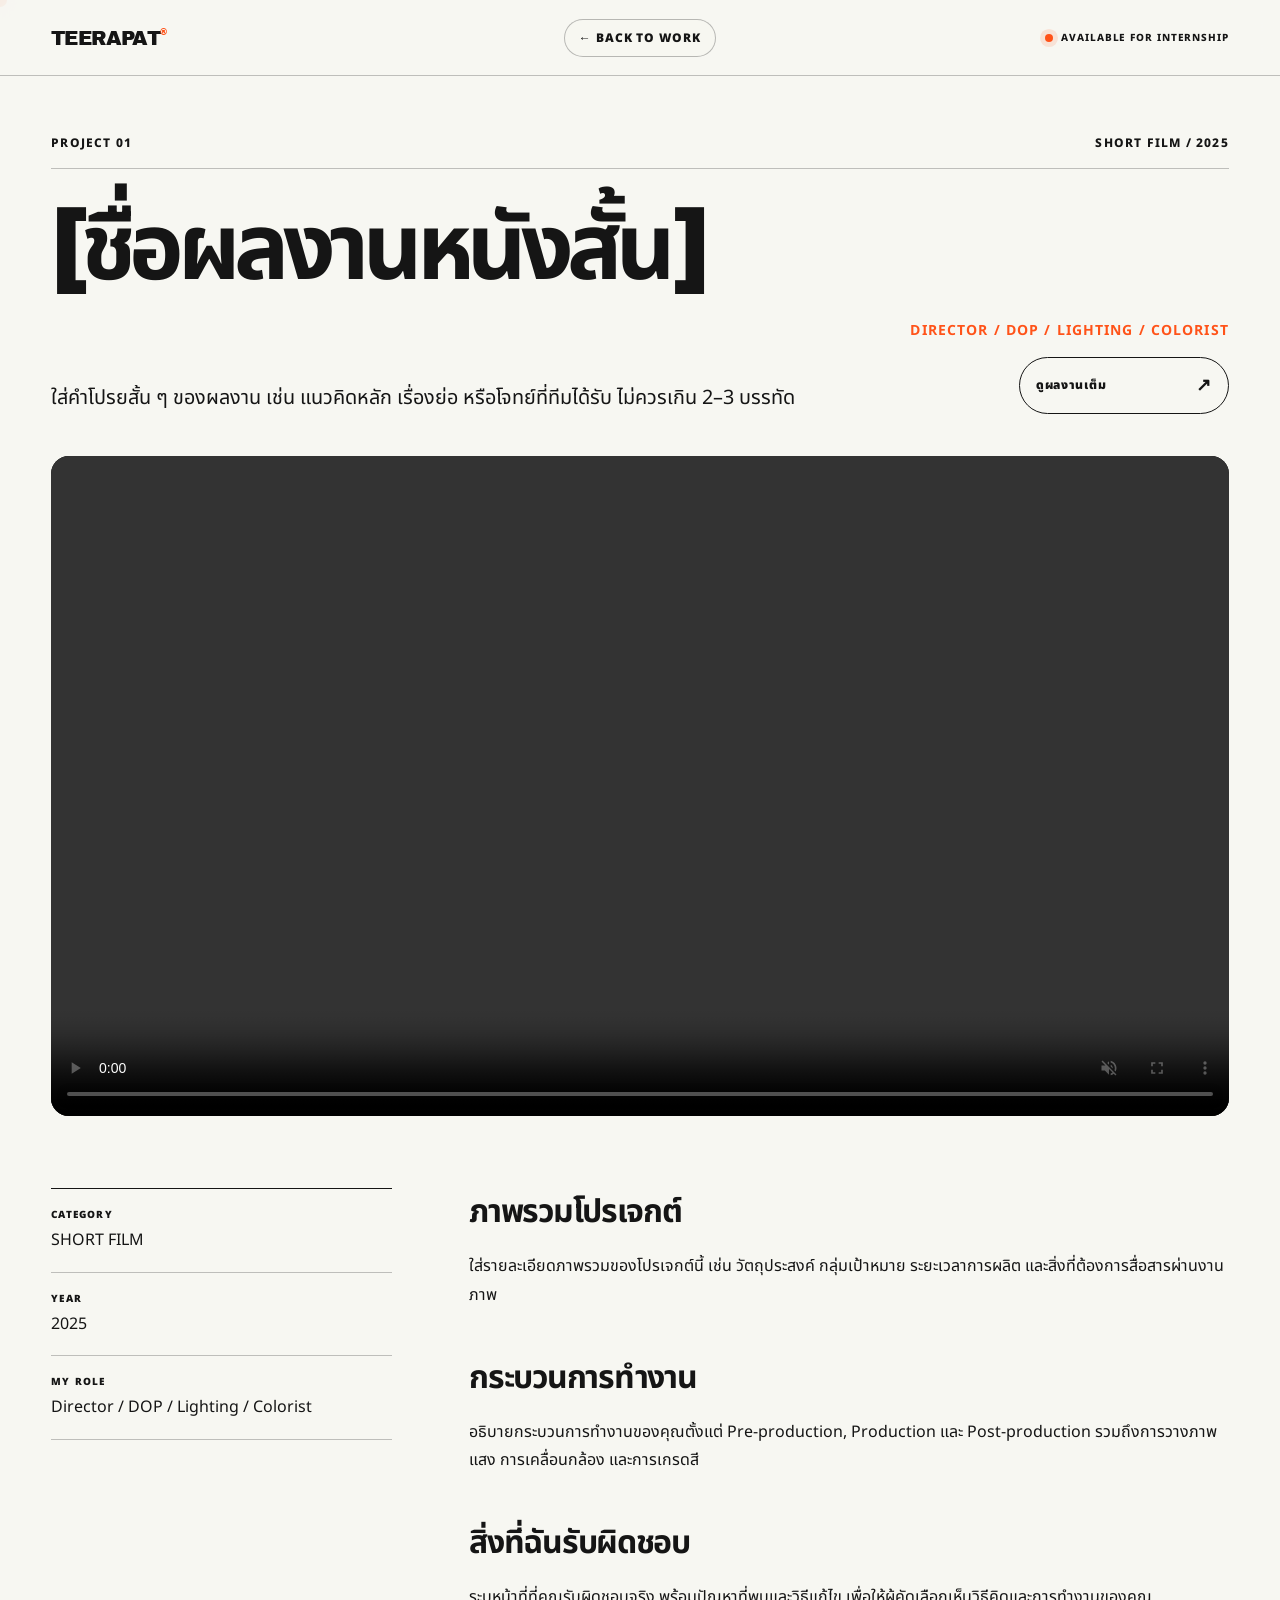
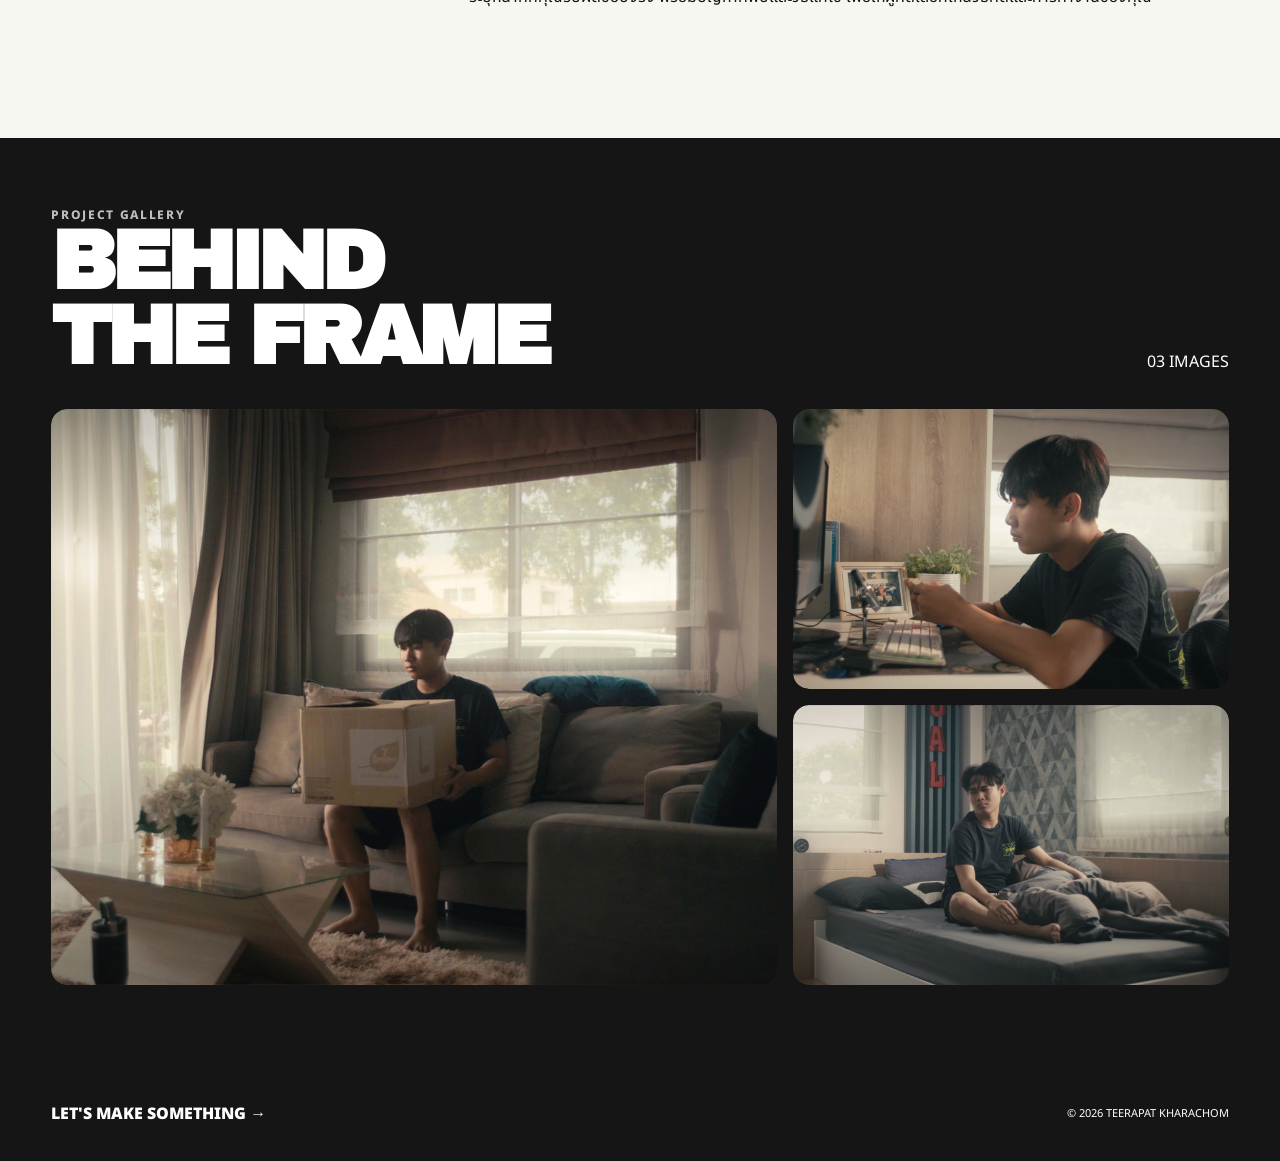
==== project.html @ 7ade1aaa "upload" ====
<!doctype html>
<html lang="th">
<head>
  <meta charset="utf-8" />
  <meta name="viewport" content="width=device-width, initial-scale=1" />
  <meta name="description" content="รายละเอียดผลงานของ ธีรภัทร ขารชม" />
  <title>Project — Teerapat Kharachom</title>
  <link rel="preconnect" href="https://fonts.googleapis.com">
  <link rel="preconnect" href="https://fonts.gstatic.com" crossorigin>
  <link href="https://fonts.googleapis.com/css2?family=Archivo+Black&family=Noto+Sans+Thai:wght@300;400;500;600;700;800;900&display=swap" rel="stylesheet">
  <link rel="stylesheet" href="styles.css" />
</head>
<body class="project-page">
  <div class="cursor" aria-hidden="true"></div>
  <header class="site-header project-header">
    <a class="brand" href="index.html">TEERAPAT<span>®</span></a>
    <a class="back-link" href="index.html#work">← BACK TO WORK</a>
    <div class="status"><span></span> AVAILABLE FOR INTERNSHIP</div>
  </header>

  <main id="project-content"></main>

  <footer class="mini-footer section-pad">
    <a href="mailto:kongteeraput2548@gmail.com">LET'S MAKE SOMETHING →</a>
    <p>© 2026 TEERAPAT KHARACHOM</p>
  </footer>

  <script src="projects.js"></script>
  <script src="script.js"></script>
</body>
</html>
---- styles.css ----
:root {
  --orange: #ff5319;
  --black: #151515;
  --paper: #f7f7f2;
  --white: #ffffff;
  --line: rgba(21,21,21,.25);
  --pad: clamp(22px, 4vw, 68px);
}
* { box-sizing: border-box; }
html { scroll-behavior: smooth; }
body {
  margin: 0;
  background: var(--paper);
  color: var(--black);
  font-family: "Noto Sans Thai", Arial, sans-serif;
  overflow-x: hidden;
}
a { color: inherit; text-decoration: none; }
img { display: block; width: 100%; }
button, a { -webkit-tap-highlight-color: transparent; }
::selection { background: var(--orange); color: var(--white); }
.section-pad { padding-left: var(--pad); padding-right: var(--pad); }
.eyebrow { margin: 0; font-size: 12px; font-weight: 800; letter-spacing: .14em; text-transform: uppercase; }
.eyebrow.light { color: rgba(255,255,255,.72); }
.site-header {
  position: sticky; top: 0; z-index: 50;
  display: grid; grid-template-columns: 1fr auto 1fr; align-items: center;
  height: 76px; padding: 0 var(--pad);
  background: rgba(247,247,242,.92); backdrop-filter: blur(14px);
  border-bottom: 1px solid var(--line);
}
.brand { font-family: "Archivo Black", sans-serif; font-size: 20px; letter-spacing: -.04em; }
.brand span { color: var(--orange); font-size: 9px; vertical-align: top; }
.site-header nav { display: flex; gap: 28px; font-size: 12px; font-weight: 800; letter-spacing: .08em; }
.site-header nav a, .back-link { position: relative; }
.site-header nav a::after, .back-link::after {
  content:""; position:absolute; left:0; bottom:-6px; width:100%; height:2px;
  background:var(--orange); transform:scaleX(0); transform-origin:right; transition:.25s ease;
}
.site-header nav a:hover::after, .back-link:hover::after { transform:scaleX(1); transform-origin:left; }
.status { justify-self: end; display:flex; align-items:center; gap:8px; font-size:10px; font-weight:800; letter-spacing:.09em; }
.status span { width:8px; height:8px; border-radius:50%; background:var(--orange); box-shadow:0 0 0 5px rgba(255,83,25,.13); }
.hero { min-height: calc(100vh - 76px); display:grid; grid-template-columns: 1.25fr .75fr; gap:clamp(28px,5vw,90px); align-items:center; padding-top:60px; padding-bottom:70px; }
.hero h1, .section-head h2, .about-title h2, .project-hero h1 {
  font-family:"Archivo Black", "Noto Sans Thai", sans-serif; text-transform:uppercase; letter-spacing:-.07em; line-height:.84;
}
.hero h1 { margin:24px 0 46px; font-size:clamp(64px,10vw,168px); }
.hero h1 em, .about-title h2 em { font-style:normal; color:var(--orange); }
.hero-bottom { display:grid; grid-template-columns:minmax(0,620px) auto; gap:24px; align-items:end; }
.hero-bottom p { margin:0; max-width:620px; font-size:clamp(16px,1.5vw,22px); line-height:1.65; }
.round-link { width:64px; height:64px; border:2px solid var(--black); border-radius:50%; display:grid; place-items:center; font-size:24px; transition:.25s ease; }
.round-link:hover { background:var(--orange); border-color:var(--orange); color:white; transform:translateY(5px); }
.hero-portrait { align-self:stretch; display:flex; align-items:center; }
.portrait-frame { position:relative; width:100%; max-height:760px; overflow:hidden; background:var(--orange); }
.portrait-frame::before { content:""; position:absolute; inset:18px; border:2px solid rgba(255,255,255,.7); z-index:2; pointer-events:none; }
.portrait-frame img { aspect-ratio:4/5; object-fit:cover; filter:grayscale(100%) contrast(1.03); transition:.45s ease; mix-blend-mode:multiply; }
.portrait-frame:hover img { filter:grayscale(0); mix-blend-mode:normal; transform:scale(1.02); }
.portrait-label { position:absolute; z-index:3; right:0; bottom:0; background:var(--black); color:white; padding:14px 18px; font-size:11px; font-weight:800; letter-spacing:.08em; }
.ticker { overflow:hidden; display:flex; width:max-content; background:var(--black); color:white; border-top:1px solid var(--black); border-bottom:1px solid var(--black); }
.ticker div { padding:17px 0; font-family:"Archivo Black", sans-serif; font-size:clamp(22px,3vw,44px); white-space:nowrap; animation:ticker 28s linear infinite; }
@keyframes ticker { to { transform:translateX(-100%); } }

/* About summary */
.about-summary {
  padding-top: clamp(90px, 10vw, 150px);
  padding-bottom: clamp(90px, 10vw, 150px);
  background: var(--paper);
}
.about-summary-inner {
  width: min(100%, 1500px);
  margin: 0 auto;
  display: grid;
  grid-template-columns: minmax(280px, .72fr) minmax(0, 1.48fr);
  gap: clamp(34px, 5vw, 84px);
  align-items: start;
}
.about-photo {
  position: sticky;
  top: 110px;
  min-height: 680px;
  overflow: hidden;
  background: var(--black);
}
.about-photo::after {
  content: "";
  position: absolute;
  inset: 16px;
  border: 1px solid rgba(255,255,255,.72);
  pointer-events: none;
}
.about-photo img {
  width: 100%;
  height: 100%;
  min-height: 680px;
  object-fit: cover;
  object-position: 50% 32%;
  filter: none;
}
.about-photo-tag {
  position: absolute;
  left: 0;
  right: 0;
  bottom: 0;
  z-index: 2;
  padding: 24px;
  background: var(--orange);
  color: #ffffff;
}
.about-photo-tag span {
  display: block;
  margin-bottom: 6px;
  font-size: 10px;
  font-weight: 900;
  letter-spacing: .15em;
}
.about-photo-tag strong { font-size: 22px; }
.about-details { min-width: 0; }
.about-intro { padding: 5px 0 42px; }
.about-intro h2 {
  margin: 18px 0 28px;
  font-family: "Archivo Black", "Noto Sans Thai", sans-serif;
  font-size: clamp(58px, 7vw, 108px);
  line-height: .9;
  letter-spacing: -.065em;
}
.about-intro h2 span { color: var(--orange); }
.about-intro > p:last-child {
  max-width: 920px;
  margin: 0;
  font-size: clamp(16px, 1.35vw, 20px);
  line-height: 1.8;
}
.profile-cards {
  display: grid;
  grid-template-columns: repeat(2, minmax(0, 1fr));
  gap: 16px;
}
.profile-card {
  position: relative;
  min-height: 270px;
  padding: 25px;
  border: 1px solid var(--black);
  background: var(--white);
  transition: transform .25s ease, box-shadow .25s ease, background .25s ease;
}
.profile-card:hover {
  transform: translateY(-5px);
  box-shadow: 8px 8px 0 var(--black);
}
.profile-card:nth-child(2),
.profile-card:nth-child(4) { background: #fff3ed; }
.profile-card-wide {
  grid-column: 1 / -1;
  min-height: auto;
  background: var(--orange);
}
.card-index {
  position: absolute;
  right: 22px;
  top: 20px;
  margin: 0;
  color: var(--orange);
  font-family: "Archivo Black", sans-serif;
  font-size: 20px;
}
.profile-card-wide .card-index { color: var(--black); }
.profile-card h3 {
  margin: 0 0 28px;
  padding-right: 48px;
  font-size: 18px;
  letter-spacing: -.02em;
}
.profile-card dl { margin: 0; }
.profile-card dl div {
  display: grid;
  grid-template-columns: 88px minmax(0, 1fr);
  gap: 12px;
  padding: 10px 0;
  border-top: 1px solid var(--line);
}
.profile-card dt { font-size: 12px; font-weight: 800; }
.profile-card dd { margin: 0; overflow-wrap: anywhere; }
.card-main { margin: 0 0 8px; font-size: 20px; font-weight: 800; }
.profile-card > p:not(.card-index):not(.card-main) { margin: 0; line-height: 1.75; }
.card-badge {
  display: inline-block;
  margin-top: 24px;
  padding: 8px 12px;
  border-radius: 100px;
  background: var(--black);
  color: var(--white);
  font-size: 11px;
  font-weight: 800;
}
.mini-tags { display: flex; flex-wrap: wrap; gap: 8px; }
.mini-tags span {
  padding: 8px 11px;
  border: 1px solid var(--black);
  border-radius: 100px;
  font-size: 12px;
  font-weight: 700;
}
.software-grid {
  display: grid;
  grid-template-columns: repeat(5, minmax(0, 1fr));
  gap: 12px;
}
.software-grid span {
  display: flex;
  flex-direction: column;
  gap: 10px;
  min-width: 0;
  font-size: 12px;
  font-weight: 800;
}
.software-grid b {
  width: 48px;
  height: 48px;
  display: grid;
  place-items: center;
  border-radius: 50%;
  background: var(--black);
  color: var(--white);
  font-family: "Archivo Black", sans-serif;
  font-size: 13px;
}

/* Compact work grid */
.work {
  padding-top: clamp(80px, 9vw, 135px);
  padding-bottom: clamp(85px, 10vw, 145px);
  background: var(--white);
}
.work-inner { width: min(100%, 1460px); margin: 0 auto; }
.section-head {
  display: grid;
  grid-template-columns: minmax(0, 1fr) minmax(260px, 430px);
  gap: 40px;
  align-items: end;
  margin-bottom: 46px;
}
.section-head .eyebrow { margin-bottom: 18px; }
.section-head h2 {
  margin: 0;
  font-family: "Archivo Black", "Noto Sans Thai", sans-serif;
  font-size: clamp(46px, 6vw, 86px);
  line-height: .94;
  letter-spacing: -.06em;
}
.section-head h2 span { display: block; color: var(--orange); }
.section-head > p {
  margin: 0;
  max-width: 430px;
  font-size: 15px;
  line-height: 1.75;
}
.project-grid {
  display: grid;
  grid-template-columns: repeat(3, minmax(0, 1fr));
  gap: 42px 22px;
}
.project-card { position: relative; min-width: 0; }
.project-image {
  position: relative;
  aspect-ratio: 16 / 10;
  overflow: hidden;
  background: #ddd;
}
.project-image img {
  width: 100%;
  height: 100%;
  object-fit: cover;
  transition: transform .65s cubic-bezier(.2,.7,.2,1), filter .4s;
}
.project-arrow {
  position: absolute;
  right: 12px;
  top: 12px;
  width: 42px;
  height: 42px;
  display: grid;
  place-items: center;
  border-radius: 50%;
  background: var(--orange);
  color: white;
  font-size: 19px;
  transform: translateY(-70px);
  transition: .35s ease;
}
.project-card:hover .project-image img { transform: scale(1.04); filter: saturate(1.15); }
.project-card:hover .project-arrow { transform: translateY(0); }
.project-meta {
  display: grid;
  grid-template-columns: 38px minmax(0, 1fr) auto;
  gap: 10px;
  align-items: start;
  padding-top: 13px;
}
.project-number {
  color: var(--orange);
  font-family: "Archivo Black", sans-serif;
  font-size: 15px;
}
.project-meta h3 {
  margin: 0;
  font-size: clamp(17px, 1.45vw, 23px);
  line-height: 1.25;
  letter-spacing: -.035em;
}
.project-meta p {
  margin: 4px 0 0;
  font-size: 10px;
  font-weight: 700;
  line-height: 1.45;
  letter-spacing: .045em;
}
.project-year { font-size: 10px; font-weight: 800; }
.statement { min-height: 58vh; display: grid; place-items: center; text-align: center; }
.statement p {
  max-width: 1150px;
  margin: 0;
  font-size: clamp(38px, 6.2vw, 96px);
  font-weight: 900;
  line-height: 1.15;
  letter-spacing: -.055em;
}
.contact { background: var(--orange); padding-top: 70px; padding-bottom: 45px; }
.contact-mail {
  display: block;
  margin: 50px 0 80px;
  font-family: "Archivo Black", sans-serif;
  font-size: clamp(42px, 8.2vw, 135px);
  line-height: .92;
  letter-spacing: -.07em;
  overflow-wrap: anywhere;
  transition: .25s;
}
.contact-mail:hover { color: white; text-shadow: 4px 4px 0 var(--black); }
.contact-bottom {
  border-top: 1px solid rgba(21,21,21,.4);
  padding-top: 25px;
  display: grid;
  grid-template-columns: repeat(3,1fr) auto;
  gap: 25px;
  align-items: end;
}
.contact-bottom span { display: block; margin-bottom: 6px; font-size: 10px; font-weight: 900; letter-spacing: .12em; }
.contact-bottom p, .contact-bottom a { margin: 0; font-weight: 700; }
.to-top { justify-self: end; font-size: 12px; font-weight: 900; letter-spacing: .08em; }
.reveal { opacity: 0; transform: translateY(36px); transition: opacity .7s ease, transform .7s ease; }
.reveal.in-view { opacity: 1; transform: none; }
.cursor {
  width: 14px;
  height: 14px;
  border-radius: 50%;
  background: var(--orange);
  position: fixed;
  left: 0;
  top: 0;
  z-index: 100;
  pointer-events: none;
  transform: translate(-50%,-50%);
  mix-blend-mode: multiply;
  transition: width .2s, height .2s;
}
body:has(a:hover) .cursor { width: 32px; height: 32px; }

/* Project detail */
.project-header { position:relative; }
.back-link { justify-self:center; font-size:12px; font-weight:900; letter-spacing:.08em; }
.project-hero { padding-top:75px; padding-bottom:55px; }
.project-kicker { display:flex; justify-content:space-between; border-bottom:1px solid var(--line); padding-bottom:16px; font-size:12px; font-weight:800; letter-spacing:.1em; }
.project-hero h1 { margin:48px 0 40px; max-width:1300px; font-size:clamp(58px,10vw,160px); }
.project-role { display:grid; grid-template-columns:1fr 1fr; gap:30px; align-items:end; }
.project-role p { margin:0; font-size:clamp(19px,2vw,30px); line-height:1.5; }
.project-role strong { justify-self:end; color:var(--orange); font-size:14px; text-transform:uppercase; letter-spacing:.08em; }
.project-cover { padding:0 var(--pad); }
.project-cover img,
.project-main-video {
  width: 100%;
  aspect-ratio: 16 / 8;
  object-fit: cover;
  display: block;
  background: #000;
}
.project-main-video { cursor: auto; }
.project-info { display:grid; grid-template-columns:.7fr 1.3fr; gap:clamp(40px,7vw,120px); padding-top:100px; padding-bottom:110px; }
.project-facts { border-top:1px solid var(--black); }
.project-facts div { padding:18px 0; border-bottom:1px solid var(--line); }
.project-facts span { display:block; margin-bottom:5px; font-size:10px; font-weight:900; letter-spacing:.12em; }
.project-facts p { margin:0; line-height:1.6; }
.project-story>div { margin-bottom:60px; }
.project-story h2 { margin:0 0 16px; font-size:clamp(24px,3vw,44px); letter-spacing:-.04em; }
.project-story p { margin:0; font-size:17px; line-height:1.85; }
.gallery { background:var(--black); color:white; padding-top:80px; padding-bottom:110px; }
.gallery-head { display:flex; justify-content:space-between; align-items:end; margin-bottom:35px; }
.gallery-head h2 { margin:0; font-family:"Archivo Black",sans-serif; font-size:clamp(46px,8vw,120px); letter-spacing:-.06em; }
.gallery-grid { display:grid; grid-template-columns:1.25fr .75fr; gap:20px; }
.gallery-grid figure { margin:0; overflow:hidden; }
.gallery-grid figure:first-child { grid-row:span 2; }
.gallery-grid img { width:100%; height:100%; min-height:360px; object-fit:cover; transition:transform .5s; }
.gallery-grid figure:hover img { transform:scale(1.025); }
.next-project { display:grid; grid-template-columns:1fr auto; align-items:center; padding-top:70px; padding-bottom:70px; background:var(--orange); }
.next-project span { font-size:12px; font-weight:900; letter-spacing:.12em; }
.next-project h2 { margin:15px 0 0; font-family:"Archivo Black",sans-serif; font-size:clamp(42px,7vw,105px); letter-spacing:-.06em; }
.next-project b { font-size:70px; }
.mini-footer { background:var(--black); color:white; display:flex; justify-content:space-between; align-items:center; padding-top:35px; padding-bottom:35px; }
.mini-footer a { font-weight:900; }
.mini-footer p { margin:0; font-size:11px; }

@media (max-width: 1100px) {
  .about-summary-inner { grid-template-columns: minmax(260px, .7fr) minmax(0, 1.3fr); }
  .about-photo, .about-photo img { min-height: 590px; }
  .software-grid { grid-template-columns: repeat(3, minmax(0, 1fr)); }
  .project-grid { grid-template-columns: repeat(2, minmax(0, 1fr)); }
}
@media (max-width: 900px) {
  .site-header { grid-template-columns: 1fr auto; height: 68px; }
  .site-header nav { display: none; }
  .status { display: none; }
  .hero { grid-template-columns: 1fr; padding-top: 40px; }
  .hero-copy { order: 2; }
  .hero-portrait { order: 1; max-width: 560px; }
  .hero h1 { font-size: clamp(60px,19vw,122px); }
  .hero-bottom { grid-template-columns: 1fr auto; }
  .about-summary-inner { grid-template-columns: 1fr; }
  .about-photo { position: relative; top: auto; min-height: 560px; }
  .about-photo img { min-height: 560px; }
  .section-head { grid-template-columns: 1fr; }
  .section-head > p { margin-top: 4px; }
  .contact-bottom { grid-template-columns: 1fr 1fr; }
  .to-top { justify-self: start; }
  .project-role { grid-template-columns: 1fr; }
  .project-role strong { justify-self: start; }
  .project-info { grid-template-columns: 1fr; }
  .gallery-grid { grid-template-columns: 1fr; }
  .gallery-grid figure:first-child { grid-row: auto; }
  .gallery-grid img { min-height: 260px; }
  .cursor { display: none; }
}
@media (max-width: 660px) {
  .hero-bottom { grid-template-columns: 1fr; }
  .round-link { width: 54px; height: 54px; }
  .about-photo, .about-photo img { min-height: 460px; }
  .profile-cards { grid-template-columns: 1fr; }
  .profile-card-wide { grid-column: auto; }
  .software-grid { grid-template-columns: repeat(2, minmax(0, 1fr)); }
  .project-grid { grid-template-columns: 1fr; gap: 34px; }
  .project-image { aspect-ratio: 16 / 10; }
  .project-meta { grid-template-columns: 32px 1fr; }
  .project-year { grid-column: 2; }
  .contact-bottom { grid-template-columns: 1fr; }
  .contact-mail { font-size: clamp(34px,12vw,62px); }
  .project-kicker { flex-direction: column; gap: 8px; }
  .next-project { grid-template-columns: 1fr; }
  .next-project b { display: none; }
  .mini-footer { flex-direction: column; gap: 18px; align-items: flex-start; }
}
@media (prefers-reduced-motion: reduce) {
  * { scroll-behavior:auto !important; animation:none !important; transition:none !important; }
  .reveal { opacity:1; transform:none; }
}

/* Revision: soft about cards, cinematic hero video, compact project detail */
.hero {
  position: relative;
  isolation: isolate;
  overflow: hidden;
  background: var(--paper);
}
.hero-video,
.hero-video-overlay {
  position: absolute;
  inset: 0;
  pointer-events: none;
}
.hero-video { z-index: 0; }
.hero-video video {
  width: 100%;
  height: 100%;
  object-fit: cover;
  object-position: center;
  opacity: 100;
  filter: grayscale(100%) contrast(1.08);
}
.hero-video-overlay {
  z-index: 1;
  background:
    linear-gradient(90deg, rgba(247,247,242,.92) 0%, rgba(247,247,242,.77) 52%, rgba(247,247,242,.55) 100%),
    linear-gradient(180deg, rgba(255,83,25,.05), rgba(247,247,242,.36));
}
.hero-copy,
.hero-portrait {
  position: relative;
  z-index: 2;
}

.about-photo {
  border-radius: 28px;
  box-shadow: 0 22px 55px rgba(21,21,21,.12);
}
.about-photo::after {
  border-radius: 18px;
}
.profile-card {
  border-radius: 22px;
  overflow: hidden;
  border-color: rgba(21,21,21,.72);
}
.profile-card:hover {
  box-shadow: 0 18px 38px rgba(21,21,21,.14);
}
.profile-card h3 {
  padding-right: 0;
}
.card-index { display: none; }

.contact-mail {
  max-width: 1120px;
  font-size: clamp(34px, 5.2vw, 84px);
  line-height: .98;
  letter-spacing: -.055em;
}

.project-detail-inner {
  width: min(100%, 1180px);
  margin: 0 auto;
}
.project-hero {
  padding-top: 58px;
  padding-bottom: 42px;
}
.project-hero h1 {
  max-width: 980px;
  margin: 38px 0 30px;
  font-size: clamp(48px, 7.2vw, 108px);
  line-height: .9;
}
.project-role {
  grid-template-columns: minmax(0, 760px) auto;
}
.project-role p {
  font-size: clamp(17px, 1.55vw, 23px);
}
.project-cover {
  padding-left: var(--pad);
  padding-right: var(--pad);
}
.project-cover img,
.project-main-video {
  aspect-ratio: 16 / 9;
  max-height: 660px;
  border-radius: 18px;
}
.project-info {
  display: block;
  padding-top: 72px;
  padding-bottom: 82px;
}
.project-info-inner {
  display: grid;
  grid-template-columns: minmax(230px, .62fr) minmax(0, 1.38fr);
  gap: clamp(38px, 6vw, 84px);
}
.project-story > div { margin-bottom: 44px; }
.project-story h2 { font-size: clamp(23px, 2.5vw, 36px); }
.project-story p { font-size: 16px; line-height: 1.8; }
.gallery {
  padding-top: 68px;
  padding-bottom: 82px;
}
.gallery-head h2 {
  font-size: clamp(42px, 6.5vw, 88px);
  line-height: .9;
}
.gallery-grid {
  gap: 16px;
}
.gallery-grid figure,
.gallery-grid img {
  border-radius: 16px;
}
.gallery-grid img {
  min-height: 280px;
}
.next-project {
  display: block;
  padding-top: 52px;
  padding-bottom: 52px;
}
.next-project-inner {
  display: grid;
  grid-template-columns: 1fr auto;
  align-items: center;
}
.next-project h2 {
  font-size: clamp(38px, 5.5vw, 78px);
}
.next-project b { font-size: 54px; }

@media (max-width: 900px) {
  .hero-video-overlay {
    background: linear-gradient(180deg, rgba(247,247,242,.64), rgba(247,247,242,.9));
  }
  .project-role,
  .project-info-inner { grid-template-columns: 1fr; }
  .project-role strong { justify-self: start; }
}

@media (max-width: 660px) {
  .about-photo { border-radius: 22px; }
  .profile-card { border-radius: 18px; }
  .contact-mail {
    font-size: clamp(30px, 10vw, 48px);
    margin-top: 40px;
    margin-bottom: 60px;
  }
  .project-hero { padding-top: 42px; padding-bottom: 34px; }
  .project-hero h1 { font-size: clamp(44px, 15vw, 72px); }
  .project-cover img { border-radius: 12px; }
  .project-info { padding-top: 54px; padding-bottom: 62px; }
  .gallery-grid figure,
  .gallery-grid img { border-radius: 12px; }
  .next-project-inner { grid-template-columns: 1fr; }
  .next-project-inner b { display: none; }
}


/* latest adjustments */
.profile-card, .experience-card { border-radius: 28px; }
.software-grid span { background:#fff; color:#111; border:1px solid #e8e8e8; }
.experience-grid { display:grid; grid-template-columns:repeat(3,1fr); gap:24px; }
.experience-card { background:#fff; padding:28px; border:1px solid #eee; }
.experience-card h3 { margin-bottom:12px; }
.experience-card p { line-height:1.8; color:#555; }
.contact-mail { font-size:clamp(1.8rem,4vw,4rem); line-height:1; }
.contact-bottom { gap:24px; }
@media(max-width:800px){ .experience-grid{grid-template-columns:1fr;} }

/* Final: white software card, row-by-row skills, compact contact */
.profile-card-wide {
  background: var(--white);
  border: 1px solid rgba(21, 21, 21, .72);
}

.software-grid {
  gap: 10px 18px;
}

.software-grid span {
  min-height: 74px;
  padding: 0;
  border: 0;
  background: transparent;
  color: var(--black);
  align-items: flex-start;
  justify-content: flex-start;
}

.software-grid b {
  flex: 0 0 auto;
}

.skill-list {
  list-style: none;
  display: grid;
  grid-template-columns: max-content max-content;
  justify-content: space-between;
  column-gap: 30px;
  row-gap: 12px;

  width: 100%;
  margin: 0;
  padding: 0;
}

.skill-list li {
  display: flex;
  align-items: center;
  gap: 12px;

  width: max-content;
  min-width: max-content;
  margin: 0;
  padding: 0;

  font-size: 14px;
  font-weight: 700;
  line-height: 1.5;

  white-space: nowrap !important;
}

.skill-list li::before {
  content: "";
  position: static;

  width: 7px;
  height: 7px;
  flex: 0 0 7px;

  border-radius: 50%;
  background: var(--orange);
}

.contact {
  padding-top: clamp(64px, 7vw, 104px);
  padding-bottom: 38px;
}

.contact-inner {
  width: min(100%, 1460px);
  margin: 0 auto;
}

.contact-heading {
  display: flex;
  justify-content: space-between;
  align-items: flex-end;
  gap: 28px;
  padding-bottom: 30px;
  border-bottom: 1px solid rgba(21, 21, 21, .42);
}

.contact-heading h2 {
  margin: 0;
  font-family: "Archivo Black", "Noto Sans Thai", sans-serif;
  font-size: clamp(42px, 5.8vw, 82px);
  line-height: .92;
  letter-spacing: -.06em;
}

.contact-heading h2 span {
  color: var(--white);
}

.contact-actions {
  display: flex;
  flex-wrap: wrap;
  gap: 10px;
  padding: 28px 0 34px;
}

.contact-item {
  min-width: 0;
  display: inline-flex;
  align-items: center;
  gap: 12px;
  padding: 13px 17px;
  border: 1px solid rgba(21, 21, 21, .5);
  border-radius: 999px;
  background: rgba(255, 255, 255, .2);
  font-size: clamp(13px, 1.2vw, 16px);
  font-weight: 750;
  line-height: 1.2;
  transition: background .2s ease, color .2s ease, transform .2s ease;
}

.contact-item[href]:hover {
  background: var(--black);
  color: var(--white);
  transform: translateY(-2px);
}

.contact-item svg,
.resume-download svg {
  width: 21px;
  height: 21px;
  flex: 0 0 21px;
  fill: none;
  stroke: currentColor;
  stroke-width: 1.8;
  stroke-linecap: round;
  stroke-linejoin: round;
}

.contact-item:nth-child(3) svg {
  fill: currentColor;
  stroke: none;
}

.contact-item span {
  min-width: 0;
  overflow-wrap: anywhere;
}

.contact-item small {
  display: block;
  margin-bottom: 3px;
  font-size: 9px;
  font-weight: 900;
  letter-spacing: .14em;
  opacity: .67;
}

.contact-footer-row {
  display: flex;
  justify-content: space-between;
  align-items: center;
  gap: 24px;
  padding-top: 24px;
  border-top: 1px solid rgba(21, 21, 21, .42);
}

.resume-download {
  display: inline-flex;
  align-items: center;
  gap: 11px;
  padding: 14px 19px;
  border: 2px solid var(--black);
  border-radius: 999px;
  font-size: 12px;
  font-weight: 900;
  letter-spacing: .08em;
  transition: background .2s ease, color .2s ease, transform .2s ease;
}

.resume-download:hover {
  background: var(--black);
  color: var(--white);
  transform: translateY(-2px);
}

@media (max-width: 760px) {
  .contact-heading {
    align-items: flex-start;
    flex-direction: column;
  }

  .contact-actions {
    display: grid;
    grid-template-columns: 1fr;
    gap: 8px;
  }

  .contact-item {
    width: 100%;
    border-radius: 18px;
  }

  .contact-footer-row {
    align-items: flex-start;
    flex-direction: column;
  }
}


/* Contact dark theme + top navigation experience link */
.contact {
  background: var(--black);
  color: var(--white);
}

.contact-heading {
  border-bottom-color: rgba(255, 255, 255, .34);
}

.contact-heading h2 span {
  color: var(--white);
}

.contact-item {
  border-color: rgba(255, 255, 255, .56);
  background: rgba(255, 255, 255, .06);
  color: var(--white);
}

.contact-item[href]:hover {
  background: var(--white);
  color: var(--black);
}

.contact-footer-row {
  border-top-color: rgba(255, 255, 255, .34);
}

.resume-download {
  border-color: var(--white);
  color: var(--white);
}

.resume-download:hover {
  background: var(--white);
  color: var(--black);
}

.contact .to-top {
  color: var(--white);
}

.contact .to-top:hover {
  opacity: .7;
}


/* About cards: keep contact and skills consistent with the other white cards */
.profile-card:nth-child(2),
.profile-card:nth-child(4) {
  background: var(--white);
}

/* Compact wrapped skills: keep the education card from stretching */
.profile-cards {
  align-items: start;
}

.profile-card {
  align-self: start;
}

.skill-list {
  display: flex;
  flex-wrap: wrap;
  align-items: flex-start;
  gap: 10px;
}

.skill-list li {
  width: fit-content;
  max-width: 100%;
  padding: 9px 13px 9px 30px;
  border: 1px solid var(--line);
  border-radius: 999px;
  font-size: 12px;
  line-height: 1.25;
  white-space: nowrap;
}

.skill-list li::before {
  left: 12px;
  width: 7px;
  height: 7px;
}

@media (max-width: 560px) {
  .skill-list li {
    white-space: normal;
  }
}

/* Skills layout: clean dotted rows without pill frames */
.skill-list {
  display: grid;
  grid-template-columns: repeat(2, minmax(0, 1fr));
  gap: 10px 28px;
}

.skill-list li {
  width: auto;
  max-width: none;
  margin: 0;
  padding: 0 0 0 18px;
  border: 0;
  border-top: 0;
  border-radius: 0;
  background: transparent;
  font-size: 14px;
  font-weight: 700;
  line-height: 1.6;
  white-space: normal;
}

.skill-list li::before {
  left: 0;
  top: .8em;
  width: 7px;
  height: 7px;
  transform: none;
}

@media (max-width: 430px) {
  .skill-list {
    grid-template-columns: 1fr;
    justify-content: stretch;
  }

  .skill-list li {
    width: auto;
    min-width: 0;
    white-space: normal !important;
  }
}

/* =========================================================
   Responsive mobile layout
   ========================================================= */
.mobile-menu-toggle {
  display: none;
  width: 44px;
  height: 44px;
  padding: 10px;
  border: 1px solid var(--line);
  border-radius: 50%;
  background: var(--white);
  color: var(--black);
  cursor: pointer;
}

.mobile-menu-toggle span {
  display: block;
  width: 20px;
  height: 2px;
  margin: 4px auto;
  border-radius: 999px;
  background: currentColor;
  transition: transform .25s ease, opacity .2s ease;
}

@media (max-width: 900px) {
  :root { --pad: clamp(18px, 5vw, 36px); }

  .site-header {
    grid-template-columns: 1fr auto;
    height: 66px;
    padding-inline: var(--pad);
  }

  .site-header .brand { font-size: 18px; }
  .site-header .status { display: none; }

  .mobile-menu-toggle {
    display: block;
    justify-self: end;
    position: relative;
    z-index: 72;
  }

  .site-header nav {
    position: fixed;
    z-index: 70;
    left: 0;
    right: 0;
    top: 66px;
    display: grid;
    gap: 0;
    padding: 10px var(--pad) 22px;
    background: rgba(247,247,242,.98);
    border-bottom: 1px solid var(--line);
    box-shadow: 0 18px 40px rgba(21,21,21,.1);
    transform: translateY(-125%);
    visibility: hidden;
    opacity: 0;
    transition: transform .28s ease, opacity .2s ease, visibility .28s;
  }

  .site-header nav a {
    display: flex;
    align-items: center;
    min-height: 54px;
    border-bottom: 1px solid var(--line);
    font-size: 14px;
  }

  .site-header nav a:last-child { border-bottom: 0; }
  .site-header nav a::after { display: none; }

  .menu-open { overflow: hidden; }
  .menu-open .site-header nav {
    transform: translateY(0);
    visibility: visible;
    opacity: 1;
  }

  .menu-open .mobile-menu-toggle span:nth-child(1) { transform: translateY(6px) rotate(45deg); }
  .menu-open .mobile-menu-toggle span:nth-child(2) { opacity: 0; }
  .menu-open .mobile-menu-toggle span:nth-child(3) { transform: translateY(-6px) rotate(-45deg); }

  .hero {
    min-height: auto;
    grid-template-columns: 1fr;
    gap: 30px;
    padding-top: 34px;
    padding-bottom: 48px;
  }

  .hero-copy { order: 1; }
  .hero-portrait {
    order: 2;
    width: min(100%, 560px);
    margin-inline: auto;
  }

  .hero h1 {
    margin: 18px 0 26px;
    font-size: clamp(56px, 17vw, 112px);
    line-height: .86;
  }

  .hero-bottom {
    grid-template-columns: 1fr auto;
    gap: 18px;
    align-items: center;
  }

  .hero-bottom p { font-size: 16px; line-height: 1.65; }
  .portrait-frame { max-height: none; border-radius: 22px; }
  .portrait-frame::before { inset: 12px; border-radius: 14px; }
  .portrait-label { padding: 11px 13px; font-size: 9px; }

  .ticker div { padding-block: 13px; font-size: 22px; }

  .about-summary { padding-top: 72px; padding-bottom: 76px; }
  .about-summary-inner { grid-template-columns: 1fr; gap: 42px; }
  .about-photo {
    position: relative;
    top: auto;
    min-height: 0;
    aspect-ratio: 4 / 5;
  }
  .about-photo img { height: 100%; min-height: 0; }
  .about-photo-tag { padding: 18px; }
  .about-photo-tag strong { font-size: 19px; }
  .about-intro { padding-bottom: 30px; }
  .about-intro h2 { margin: 14px 0 20px; font-size: clamp(48px, 15vw, 76px); }
  .about-intro > p:last-child { font-size: 16px; line-height: 1.75; }

  .profile-cards { grid-template-columns: 1fr; gap: 13px; }
  .profile-card,
  .profile-card-wide {
    grid-column: auto;
    min-height: auto;
    padding: 22px;
    border-radius: 20px;
  }
  .profile-card:hover { transform: none; box-shadow: none; }
  .profile-card h3 { margin-bottom: 20px; font-size: 17px; }
  .profile-card dl div { grid-template-columns: 78px minmax(0,1fr); }
  .skill-list { grid-template-columns: repeat(2, minmax(0,1fr)); gap: 8px 18px; }
  .skill-list li { font-size: 13px; }
  .software-grid { grid-template-columns: repeat(3, minmax(0, 1fr)); gap: 18px 12px; }
  .software-grid span { min-height: 0; font-size: 11px; }

  .work,
  .experience { padding-top: 72px; padding-bottom: 78px; }
  .section-head { grid-template-columns: 1fr; gap: 18px; margin-bottom: 34px; }
  .section-head h2 { font-size: clamp(44px, 14vw, 72px); }
  .section-head > p { font-size: 14px; }
  .project-grid { grid-template-columns: repeat(2, minmax(0,1fr)); gap: 32px 16px; }
  .project-arrow { transform: none; width: 38px; height: 38px; }
  .project-card:hover .project-image img { transform: none; filter: none; }
  .experience-grid { grid-template-columns: 1fr; gap: 13px; }
  .experience-card { padding: 22px; }
  .statement { min-height: 44vh; padding-block: 70px; }
  .statement p { font-size: clamp(34px, 10vw, 60px); }

  .contact { padding-top: 68px; padding-bottom: 28px; }
  .contact-heading { align-items: flex-start; flex-direction: column; gap: 18px; padding-bottom: 24px; }
  .contact-heading h2 { font-size: clamp(46px, 14vw, 70px); }
  .contact-actions { display: grid; grid-template-columns: 1fr; gap: 8px; padding: 22px 0 26px; }
  .contact-item { width: 100%; min-height: 58px; border-radius: 18px; }
  .contact-footer-row { align-items: stretch; flex-direction: column; gap: 18px; }
  .resume-download { justify-content: center; min-height: 52px; }
  .contact .to-top { align-self: flex-start; padding-block: 8px; }

  /* Project detail page */
  .project-header { grid-template-columns: 1fr auto; }
  .project-header .back-link { justify-self: end; font-size: 10px; }
  .project-hero { padding-top: 40px; padding-bottom: 30px; }
  .project-hero h1 { margin: 28px 0 24px; font-size: clamp(44px, 14vw, 76px); }
  .project-role { grid-template-columns: 1fr; gap: 18px; }
  .project-role p { font-size: 17px; }
  .project-role strong { justify-self: start; }
  .project-cover img, .project-main-video { aspect-ratio: 16 / 10; max-height: none; }
  .project-info { padding-top: 52px; padding-bottom: 60px; }
  .project-info-inner { grid-template-columns: 1fr; gap: 42px; }
  .project-story > div { margin-bottom: 34px; }
  .project-story p { font-size: 15px; }
  .gallery { padding-top: 54px; padding-bottom: 62px; }
  .gallery-head { align-items: flex-start; gap: 18px; }
  .gallery-head h2 { font-size: clamp(42px, 13vw, 68px); }
  .gallery-grid { grid-template-columns: 1fr; gap: 12px; }
  .gallery-grid figure:first-child { grid-row: auto; }
  .gallery-grid img { min-height: 0; aspect-ratio: 16 / 10; }
  .next-project { padding-top: 44px; padding-bottom: 44px; }
  .next-project-inner { grid-template-columns: 1fr; }
  .next-project h2 { font-size: clamp(38px, 12vw, 62px); overflow-wrap: anywhere; }
  .next-project b { display: none; }
  .mini-footer { flex-direction: column; align-items: flex-start; gap: 16px; }
}

@media (max-width: 620px) {
  :root { --pad: 18px; }

  .hero { padding-top: 28px; }
  .hero h1 { font-size: clamp(50px, 17.5vw, 78px); }
  .hero-bottom { grid-template-columns: 1fr; }
  .round-link { width: 50px; height: 50px; }

  .about-photo { aspect-ratio: 5 / 6; border-radius: 20px; }
  .about-photo::after { inset: 10px; border-radius: 13px; }
  .profile-card dl div { grid-template-columns: 72px minmax(0,1fr); gap: 8px; }
  .profile-card dd { font-size: 13px; }
  .skill-list { grid-template-columns: 1fr; gap: 7px; }
  .software-grid { grid-template-columns: repeat(2, minmax(0,1fr)); }
  .software-grid b { width: 44px; height: 44px; }

  .project-grid { grid-template-columns: 1fr; gap: 34px; }
  .project-image { aspect-ratio: 16 / 10; border-radius: 14px; }
  .project-meta { grid-template-columns: 30px minmax(0,1fr); }
  .project-year { grid-column: 2; }
  .project-meta h3 { font-size: 19px; }

  .contact-item { align-items: flex-start; padding: 13px 14px; }
  .contact-item span { font-size: 13px; }
  .contact-item svg { margin-top: 2px; }

  .project-kicker { flex-direction: column; gap: 7px; }
  .project-cover { padding-inline: var(--pad); }
  .gallery-head { flex-direction: column; }
}

@media (max-width: 390px) {
  .brand { font-size: 16px; }
  .mobile-menu-toggle { width: 40px; height: 40px; }
  .hero h1 { font-size: 49px; }
  .eyebrow { font-size: 10px; letter-spacing: .1em; }
  .about-intro h2,
  .section-head h2,
  .contact-heading h2 { font-size: 44px; }
  .profile-card { padding: 19px; }
  .software-grid { gap: 16px 8px; }
  .software-grid span { font-size: 10px; }
  .contact-item span { font-size: 12px; }
  .resume-download { font-size: 11px; }
}

@media (hover: none) and (pointer: coarse) {
  .cursor { display: none !important; }
  .project-arrow { transform: none; }
  .project-card:hover .project-image img,
  .portrait-frame:hover img,
  .gallery-grid figure:hover img { transform: none; }
}

/* =========================================================
   Mobile overflow guard — prevents horizontal page spill
   ========================================================= */
html,
body {
  width: 100%;
  max-width: 100%;
  overflow-x: hidden;
  overscroll-behavior-x: none;
}

body,
main,
header,
footer,
section,
.site-header,
.hero,
.about-summary,
.work,
.experience,
.statement,
.contact,
.project-hero,
.project-cover,
.project-info,
.gallery,
.next-project {
  max-width: 100%;
  min-width: 0;
}

.section-pad,
.about-summary-inner,
.about-details,
.profile-cards,
.work-inner,
.project-grid,
.experience-grid,
.contact-inner,
.project-info-inner,
.gallery-grid,
.next-project-inner {
  min-width: 0;
  max-width: 100%;
}

img,
video,
svg {
  max-width: 100%;
}

/* Keep the moving text inside the viewport instead of making the page wider. */
.ticker {
  width: 100%;
  max-width: 100%;
  min-width: 0;
  overflow: hidden;
}

.ticker div {
  flex: 0 0 auto;
  width: max-content;
}

@supports (overflow: clip) {
  html,
  body {
    overflow-x: clip;
  }
}

@media (max-width: 900px) {
  .hero,
  .about-summary-inner,
  .profile-cards,
  .section-head,
  .project-grid,
  .experience-grid,
  .contact-actions,
  .project-role,
  .project-info-inner,
  .gallery-grid,
  .next-project-inner {
    width: 100%;
    min-width: 0;
  }

  .hero-copy,
  .hero-portrait,
  .about-photo,
  .about-details,
  .profile-card,
  .project-card,
  .experience-card,
  .contact-item {
    min-width: 0;
    max-width: 100%;
  }

  .site-header nav {
    max-width: 100vw;
  }
}



/* Portfolio category filters */
.project-filter-bar {
  display: flex;
  justify-content: space-between;
  align-items: center;
  gap: 24px;
  margin: -12px 0 38px;
  padding-bottom: 18px;
  border-bottom: 1px solid var(--line);
}
.project-filters {
  display: flex;
  flex-wrap: wrap;
  align-items: center;
  gap: 9px;
  min-width: 0;
}
.project-filter {
  min-height: 40px;
  padding: 0 16px;
  border: 1px solid rgba(21,21,21,.22);
  border-radius: 999px;
  background: transparent;
  color: var(--black);
  font-family: inherit;
  font-size: 12px;
  font-weight: 800;
  cursor: pointer;
  transition: background .2s ease, color .2s ease, border-color .2s ease, transform .2s ease;
}
.project-filter:hover {
  border-color: var(--black);
  transform: translateY(-1px);
}
.project-filter.active {
  border-color: var(--black);
  background: var(--black);
  color: var(--white);
}
.project-filter:focus-visible {
  outline: 3px solid rgba(239,95,37,.3);
  outline-offset: 2px;
}
.project-filter-count {
  flex: 0 0 auto;
  margin: 0;
  color: #666;
  font-size: 11px;
  font-weight: 800;
  letter-spacing: .06em;
  white-space: nowrap;
}
.project-empty {
  grid-column: 1 / -1;
  padding: clamp(44px, 8vw, 90px) 24px;
  border: 1px dashed rgba(21,21,21,.28);
  text-align: center;
}
.project-empty h3 { margin: 0 0 8px; font-size: clamp(22px, 3vw, 34px); }
.project-empty p { margin: 0; color: #666; line-height: 1.65; }

@media (max-width: 700px) {
  .project-filter-bar {
    display: block;
    margin-top: -16px;
    margin-bottom: 30px;
    padding-bottom: 14px;
  }
  .project-filters {
    flex-wrap: nowrap;
    width: calc(100% + var(--pad));
    overflow-x: auto;
    padding: 2px var(--pad) 9px 0;
    overscroll-behavior-x: contain;
    scrollbar-width: none;
    -webkit-overflow-scrolling: touch;
  }
  .project-filters::-webkit-scrollbar { display: none; }
  .project-filter {
    flex: 0 0 auto;
    min-height: 38px;
    padding-inline: 15px;
  }
  .project-filter-count { margin-top: 4px; }
}

/* Project pagination */
.project-pagination {
  display: flex;
  justify-content: center;
  align-items: center;
  gap: 14px;
  margin-top: 48px;
}

.page-arrow {
  width: 42px;
  height: 42px;
  border: 1px solid #ddd;
  border-radius: 50%;
  background: transparent;
  cursor: pointer;
  font-size: 18px;
}

.page-arrow:disabled {
  opacity: .35;
  cursor: default;
}

.page-dot {
  width: 9px;
  height: 9px;
  border-radius: 50%;
  border: 0;
  background: #ccc;
  cursor: pointer;
  padding: 0;
}

.page-dot.active {
  background: var(--orange);
  transform: scale(1.25);
}


/* === 2026 portfolio interaction update === */

/* Thai headings: prevent vowels/diacritics from colliding or being clipped. */
.about-intro h2 {
  font-family: "Noto Sans Thai", "Archivo Black", sans-serif;
  font-weight: 900;
  line-height: 1.08;
  letter-spacing: -.045em;
  padding-top: .08em;
  overflow: visible;
}
.about-intro .eyebrow { margin-bottom: 10px; }

/* Give the experience heading more breathing room at the top. */
.experience {
  padding-top: clamp(118px, 11vw, 170px);
}
.experience .section-head {
  padding-top: clamp(18px, 2.5vw, 38px);
}
.experience .section-head h2 {
  font-family: "Noto Sans Thai", "Archivo Black", sans-serif;
  font-weight: 900;
  line-height: 1.1;
  letter-spacing: -.045em;
  overflow: visible;
}

/* Preview video appears over the cover when a mouse hovers a project card. */
.project-image > img,
.project-preview-video {
  position: absolute;
  inset: 0;
  width: 100%;
  height: 100%;
  object-fit: cover;
}
.project-image > img { position: absolute; z-index: 1; }
.project-preview-video {
  z-index: 2;
  opacity: 0;
  pointer-events: none;
  transition: opacity .28s ease, transform .65s cubic-bezier(.2,.7,.2,1);
  transform: scale(1.015);
  background: #111;
}
.project-arrow { z-index: 4; }
.preview-label {
  position: absolute;
  left: 12px;
  bottom: 12px;
  z-index: 4;
  padding: 7px 10px;
  border-radius: 999px;
  background: rgba(21,21,21,.82);
  color: #fff;
  font-size: 9px;
  font-weight: 900;
  letter-spacing: .1em;
  opacity: 0;
  transform: translateY(8px);
  transition: .25s ease;
}
@media (hover: hover) and (pointer: fine) {
  .project-card:hover .project-preview-video { opacity: 1; transform: scale(1.04); }
  .project-card:hover .preview-label { opacity: 1; transform: translateY(0); }
  .project-card.preview-unavailable:hover .project-preview-video { opacity: 0; }
}
@media (hover: none), (pointer: coarse) {
  .project-preview-video,
  .preview-label { display: none; }
}

/* Project back control stays visible while the detail page is scrolled. */
.project-header {
  position: sticky !important;
  top: 0;
  z-index: 100;
}
.project-page .back-link {
  display: inline-flex;
  align-items: center;
  min-height: 38px;
  padding: 0 14px;
  border: 1px solid rgba(21,21,21,.28);
  border-radius: 999px;
  background: rgba(247,247,242,.88);
}

/* Full-project link inside each project detail. */
.project-role-actions {
  display: flex;
  flex-direction: column;
  align-items: flex-end;
  gap: 16px;
}
.full-project-link {
  display: inline-flex;
  align-items: center;
  justify-content: space-between;
  gap: 28px;
  min-width: 210px;
  padding: 14px 16px;
  border: 1px solid var(--black);
  border-radius: 999px;
  font-size: 12px;
  font-weight: 900;
  letter-spacing: .06em;
  transition: background .2s ease, color .2s ease, transform .2s ease;
}
a.full-project-link:hover {
  background: var(--black);
  color: var(--white);
  transform: translateY(-2px);
}
.full-project-link b { font-size: 18px; }
.full-project-link.is-disabled {
  opacity: .45;
  cursor: not-allowed;
}

/* Auto-playing, manually controllable internship work carousel. */
.internship-work {
  padding-top: clamp(74px, 8vw, 112px);
  padding-bottom: clamp(82px, 9vw, 126px);
  background: var(--paper);
}
.internship-carousel { overflow: hidden; }
.internship-viewport {
  position: relative;
  overflow: hidden;
  border-radius: 22px;
  background: var(--black);
}
.internship-track {
  display: flex;
  width: 100%;
  transition: transform .65s cubic-bezier(.2,.72,.2,1);
  will-change: transform;
}
.internship-slide {
  position: relative;
  flex: 0 0 100%;
  min-width: 0;
  display: block;
  color: var(--white);
}
.internship-media {
  position: relative;
  aspect-ratio: 16 / 8.5;
  overflow: hidden;
}
.internship-media img,
.internship-media video {
  position: absolute;
  inset: 0;
  width: 100%;
  height: 100%;
  object-fit: cover;
}
.internship-media img { z-index: 0; }
.internship-media video { z-index: 1; background: #111; }
.internship-slide::after {
  content: "";
  position: absolute;
  inset: 0;
  z-index: 2;
  background: linear-gradient(180deg, transparent 42%, rgba(0,0,0,.78) 100%);
  pointer-events: none;
}
.internship-slide-copy {
  position: absolute;
  z-index: 3;
  left: 0;
  right: 0;
  bottom: 0;
  display: grid;
  grid-template-columns: 44px minmax(0,1fr) auto;
  align-items: end;
  gap: 18px;
  padding: clamp(20px, 3vw, 38px);
}
.internship-slide-copy > span {
  color: var(--orange);
  font-family: "Archivo Black", sans-serif;
  font-size: 18px;
}
.internship-slide-copy h3 {
  margin: 0;
  font-size: clamp(25px, 3.4vw, 52px);
  line-height: 1.05;
}
.internship-slide-copy p {
  margin: 7px 0 0;
  color: rgba(255,255,255,.75);
  font-size: 12px;
  font-weight: 700;
}
.internship-slide-copy b {
  font-size: 11px;
  letter-spacing: .07em;
}
.carousel-arrow {
  position: absolute;
  top: 50%;
  z-index: 5;
  width: 48px;
  height: 48px;
  border: 1px solid rgba(255,255,255,.5);
  border-radius: 50%;
  background: rgba(21,21,21,.55);
  color: var(--white);
  font-size: 20px;
  cursor: pointer;
  transform: translateY(-50%);
  backdrop-filter: blur(8px);
  transition: background .2s ease, color .2s ease;
}
.carousel-arrow:hover { background: var(--white); color: var(--black); }
.carousel-prev { left: 18px; }
.carousel-next { right: 18px; }
.carousel-controls {
  display: flex;
  justify-content: center;
  align-items: center;
  gap: 10px;
  padding-top: 22px;
}
.carousel-dot {
  width: 9px;
  height: 9px;
  padding: 0;
  border: 0;
  border-radius: 50%;
  background: #c7c7c2;
  cursor: pointer;
  transition: transform .2s ease, background .2s ease;
}
.carousel-dot.active { background: var(--orange); transform: scale(1.35); }
.internship-caption {
  margin: 18px 0 0;
  text-align: center;
  font-size: clamp(17px, 2vw, 25px);
  font-weight: 800;
}

@media (max-width: 900px) {
  .about-intro h2 { line-height: 1.12; }
  .experience { padding-top: 92px; }
  .experience .section-head { padding-top: 14px; }
  .project-role-actions { align-items: flex-start; }
  .internship-media { aspect-ratio: 16 / 10; }
  .internship-slide-copy { grid-template-columns: 34px 1fr; }
  .internship-slide-copy b { grid-column: 2; }
}

@media (max-width: 620px) {
  .project-page .site-header { height: 66px; }
  .project-page .back-link { padding-inline: 11px; }
  .full-project-link { width: 100%; min-width: 0; }
  .internship-viewport { border-radius: 14px; }
  .internship-media { aspect-ratio: 4 / 5; }
  .internship-slide-copy {
    grid-template-columns: 28px minmax(0,1fr);
    gap: 10px;
    padding: 18px;
  }
  .internship-slide-copy h3 { font-size: 24px; }
  .internship-slide-copy p { font-size: 10px; }
  .carousel-arrow { width: 40px; height: 40px; }
  .carousel-prev { left: 10px; }
  .carousel-next { right: 10px; }
}


/* Collaborative work: five small, cover-only thumbnails in a seamless loop. */
.collab-work {
  margin-top: clamp(52px, 6vw, 82px);
  padding-top: clamp(26px, 3.5vw, 40px);
  border-top: 1px solid var(--line);
}
.collab-work[hidden] { display: none; }
.collab-work-head { margin-bottom: 20px; }
.collab-work-head .eyebrow { margin: 0 0 8px; }
.collab-work-head h3 {
  margin: 0;
  font-family: "Noto Sans Thai", "Archivo Black", sans-serif;
  font-size: clamp(25px, 3vw, 35px);
  font-weight: 800;
  line-height: 1.15;
  letter-spacing: -.04em;
}
.collab-marquee {
  position: relative;
  width: 100%;
  overflow: hidden;
  padding: 4px 0 8px;
  -webkit-mask-image: linear-gradient(90deg, transparent, #000 4%, #000 96%, transparent);
  mask-image: linear-gradient(90deg, transparent, #000 4%, #000 96%, transparent);
}
.collab-marquee-track {
  display: flex;
  width: max-content;
  will-change: transform;
}
.collab-marquee-group {
  --collab-gap: clamp(10px, 1.2vw, 16px);
  display: flex;
  flex: 0 0 auto;
  align-items: center;
  gap: var(--collab-gap);
  padding-right: var(--collab-gap);
}
.collab-cover {
  position: relative;
  flex: 0 0 auto;
  width: clamp(112px, 12vw, 158px);
  aspect-ratio: 16 / 9;
  overflow: hidden;
  border: 1px solid rgba(21,21,21,.14);
  border-radius: 10px;
  background: #deded8;
  box-shadow: 0 6px 18px rgba(21,21,21,.08);
  cursor: pointer;
  transition: border-color .2s ease, box-shadow .2s ease, transform .2s ease;
}
.collab-cover img {
  width: 100%;
  height: 100%;
  display: block;
  object-fit: cover;
  pointer-events: none;
  user-select: none;
  transition: transform .35s ease;
}
.collab-cover:hover,
.collab-cover:focus-visible {
  border-color: var(--orange);
  box-shadow: 0 10px 24px rgba(21,21,21,.14);
  transform: translateY(-3px);
  outline: none;
}
.collab-cover:hover img,
.collab-cover:focus-visible img { transform: scale(1.045); }
.collab-cover.is-disabled {
  cursor: default;
  opacity: .78;
}

@media (max-width: 700px) {
  .collab-work { margin-top: 44px; padding-top: 26px; }
  .collab-work-head { margin-bottom: 16px; }
  .collab-marquee {
    width: calc(100% + var(--pad));
    -webkit-mask-image: linear-gradient(90deg, #000 0%, #000 91%, transparent);
    mask-image: linear-gradient(90deg, #000 0%, #000 91%, transparent);
  }
  .collab-cover {
    width: clamp(106px, 34vw, 138px);
    border-radius: 8px;
  }
}

@media (prefers-reduced-motion: reduce) {
  .collab-marquee {
    overflow-x: auto;
    -webkit-mask-image: none;
    mask-image: none;
    scrollbar-width: thin;
  }
  .collab-marquee-group[aria-hidden="true"] { display: none; }
}

/* Work experience activity gallery --------------------------------------- */
.experience-actions {
  display: flex;
  justify-content: center;
  margin-top: clamp(26px, 3.5vw, 44px);
}
.activity-gallery-link {
  display: inline-flex;
  align-items: center;
  justify-content: space-between;
  gap: 34px;
  min-width: min(100%, 360px);
  padding: 17px 20px 17px 24px;
  border: 1px solid var(--black);
  border-radius: 999px;
  background: var(--black);
  color: var(--white);
  font-size: 14px;
  font-weight: 800;
  text-decoration: none;
  transition: transform .2s ease, background .2s ease, color .2s ease;
}
.activity-gallery-link b {
  display: grid;
  width: 34px;
  height: 34px;
  place-items: center;
  border-radius: 50%;
  background: var(--orange);
  color: var(--black);
  font-family: "Archivo Black", sans-serif;
  font-size: 17px;
  transition: transform .25s ease;
}
.activity-gallery-link:hover,
.activity-gallery-link:focus-visible {
  background: var(--orange);
  color: var(--black);
  transform: translateY(-3px);
  outline: none;
}
.activity-gallery-link:hover b,
.activity-gallery-link:focus-visible b { transform: rotate(45deg); }

.activity-page { background: var(--paper); }
.activity-page-inner {
  width: min(100%, 1460px);
  margin-inline: auto;
}
.activity-header .back-link { white-space: nowrap; }
.activity-hero {
  min-height: min(760px, 82vh);
  display: flex;
  align-items: flex-end;
  padding-top: clamp(150px, 17vw, 230px);
  padding-bottom: clamp(70px, 8vw, 110px);
  background: var(--black);
  color: var(--white);
}
.activity-hero h1 {
  max-width: 1050px;
  margin: 16px 0 0;
  font-family: "Noto Sans Thai", "Archivo Black", sans-serif;
  font-size: clamp(58px, 10vw, 148px);
  font-weight: 900;
  line-height: .9;
  letter-spacing: -.065em;
}
.activity-hero h1 span { color: var(--orange); }
.activity-hero-intro {
  max-width: 680px;
  margin: clamp(26px, 4vw, 52px) 0 0 auto;
  color: rgba(255,255,255,.7);
  font-size: clamp(15px, 1.5vw, 20px);
  line-height: 1.85;
}
.activity-showcase {
  padding-top: clamp(82px, 9vw, 132px);
  padding-bottom: clamp(94px, 11vw, 160px);
}
.activity-list { display: grid; gap: clamp(94px, 12vw, 180px); }
.activity-entry {
  display: grid;
  grid-template-columns: minmax(0, 1.12fr) minmax(320px, .88fr);
  align-items: center;
  gap: clamp(46px, 7vw, 108px);
}
.activity-entry:nth-child(even) {
  grid-template-columns: minmax(320px, .88fr) minmax(0, 1.12fr);
}
.activity-entry:nth-child(even) .activity-photo-grid { order: 2; }
.activity-entry:nth-child(even) .activity-copy { order: 1; }
.activity-photo-grid {
  display: grid;
  grid-template-columns: 1.38fr 1fr;
  grid-template-rows: repeat(2, minmax(0, 1fr));
  gap: clamp(10px, 1.4vw, 18px);
  min-height: clamp(390px, 46vw, 650px);
}
.activity-photo {
  position: relative;
  display: block;
  width: 100%;
  height: 100%;
  min-height: 0;
  padding: 0;
  overflow: hidden;
  border: 0;
  border-radius: clamp(15px, 2vw, 28px);
  background: #deded8;
  cursor: zoom-in;
  box-shadow: 0 10px 34px rgba(21,21,21,.08);
}
.activity-photo-1 { grid-row: 1 / span 2; }
.activity-photo img {
  width: 100%;
  height: 100%;
  display: block;
  object-fit: cover;
  transition: transform .45s cubic-bezier(.2,.72,.2,1), filter .3s ease;
}
.activity-photo:hover img,
.activity-photo:focus-visible img { transform: scale(1.045); }
.activity-photo:focus-visible { outline: 3px solid var(--orange); outline-offset: 4px; }
.activity-photo-placeholder {
  position: absolute;
  inset: 0;
  display: none;
  place-items: center;
  padding: 20px;
  color: #777;
  text-align: center;
  font-size: 11px;
  font-weight: 700;
  line-height: 1.6;
  word-break: break-word;
}
.activity-photo.is-missing { cursor: default; }
.activity-photo.is-missing img { display: none; }
.activity-photo.is-missing .activity-photo-placeholder { display: grid; }
.activity-copy { max-width: 600px; }
.activity-copy-head {
  display: flex;
  align-items: center;
  gap: 16px;
  padding-bottom: 18px;
  border-bottom: 1px solid var(--line);
}
.activity-copy-head > span {
  color: var(--orange);
  font-family: "Archivo Black", sans-serif;
  font-size: clamp(24px, 2.7vw, 40px);
}
.activity-copy-head p {
  margin: 0;
  color: #777;
  font-size: 11px;
  font-weight: 800;
  letter-spacing: .07em;
  text-transform: uppercase;
}
.activity-copy h2 {
  margin: clamp(24px, 3vw, 40px) 0 18px;
  font-family: "Noto Sans Thai", "Archivo Black", sans-serif;
  font-size: clamp(32px, 4.1vw, 64px);
  font-weight: 900;
  line-height: 1.08;
  letter-spacing: -.045em;
}
.activity-summary {
  margin: 0;
  color: #4f4f4f;
  font-size: clamp(15px, 1.35vw, 18px);
  line-height: 1.9;
}
.activity-copy ul {
  display: grid;
  gap: 14px;
  margin: 28px 0 0;
  padding: 0;
  list-style: none;
}
.activity-copy li {
  position: relative;
  padding-left: 24px;
  color: #333;
  font-size: 14px;
  line-height: 1.8;
}
.activity-copy li::before {
  content: "";
  position: absolute;
  left: 0;
  top: .72em;
  width: 8px;
  height: 8px;
  border-radius: 50%;
  background: var(--orange);
}
.activity-lightbox {
  width: min(92vw, 1180px);
  max-width: none;
  max-height: 92vh;
  padding: 0;
  overflow: visible;
  border: 0;
  background: transparent;
  color: var(--white);
}
.activity-lightbox::backdrop { background: rgba(0,0,0,.88); backdrop-filter: blur(8px); }
.activity-lightbox img {
  display: block;
  width: 100%;
  max-height: 82vh;
  object-fit: contain;
  border-radius: 14px;
}
.activity-lightbox p {
  margin: 12px 0 0;
  text-align: center;
  font-size: 12px;
  font-weight: 700;
}
.activity-lightbox-close {
  position: absolute;
  z-index: 2;
  top: -46px;
  right: 0;
  width: 38px;
  height: 38px;
  border: 1px solid rgba(255,255,255,.5);
  border-radius: 50%;
  background: rgba(0,0,0,.6);
  color: var(--white);
  font-size: 25px;
  cursor: pointer;
}

@media (max-width: 900px) {
  .activity-header .back-link { font-size: 10px; }
  .activity-hero { min-height: 650px; }
  .activity-entry,
  .activity-entry:nth-child(even) {
    grid-template-columns: 1fr;
    gap: 38px;
  }
  .activity-entry:nth-child(even) .activity-photo-grid,
  .activity-entry:nth-child(even) .activity-copy { order: initial; }
  .activity-photo-grid { min-height: clamp(390px, 86vw, 620px); }
  .activity-copy { max-width: 720px; }
}

@media (max-width: 620px) {
  .activity-gallery-link { min-width: 100%; gap: 16px; }
  .activity-header .back-link { padding-inline: 10px; }
  .activity-header .back-link { font-size: 0; }
  .activity-header .back-link::before { content: "← BACK"; font-size: 11px; }
  .activity-hero {
    min-height: 560px;
    padding-top: 130px;
    padding-bottom: 64px;
  }
  .activity-hero h1 { font-size: clamp(52px, 18vw, 82px); line-height: .95; }
  .activity-hero-intro { margin-left: 0; }
  .activity-list { gap: 90px; }
  .activity-photo-grid {
    grid-template-columns: 1.25fr 1fr;
    min-height: 410px;
    gap: 9px;
  }
  .activity-photo { border-radius: 13px; }
  .activity-copy h2 { font-size: 34px; }
  .activity-lightbox { width: 94vw; }
}


/* Mobile rail drag continuity + activity button placed between sections. */
.collab-marquee {
  touch-action: pan-y;
  -webkit-user-select: none;
  user-select: none;
}
.collab-marquee.is-dragging { cursor: grabbing; }
.collab-marquee.is-dragging .collab-cover { pointer-events: none; }

.experience {
  padding-bottom: clamp(24px, 3vw, 42px);
}
.experience-actions-between {
  min-height: clamp(150px, 16vw, 220px);
  margin-top: -35px;
  margin-bottom: 0;
  position: relative;
  z-index: 2;
  align-items: center;
}

@media (max-width: 700px) {
  .experience { padding-bottom: 22px; }
  .experience-actions-between {
    min-height: 154px;
    padding-top: 18px;
    padding-bottom: 18px;
  }
}

/* Final revision: show the hero portrait in full, natural colour on every device */
.hero .portrait-frame {
  background: #161616;
}

.hero .portrait-frame img {
  filter: saturate(1.06) contrast(1.02);
  mix-blend-mode: normal;
}

.hero .portrait-frame:hover img {
  filter: saturate(1.1) contrast(1.03);
  mix-blend-mode: normal;
}

@media (hover: none) and (pointer: coarse) {
  .hero .portrait-frame img,
  .hero .portrait-frame:hover img {
    filter: saturate(1.06) contrast(1.02);
    mix-blend-mode: normal;
  }
}
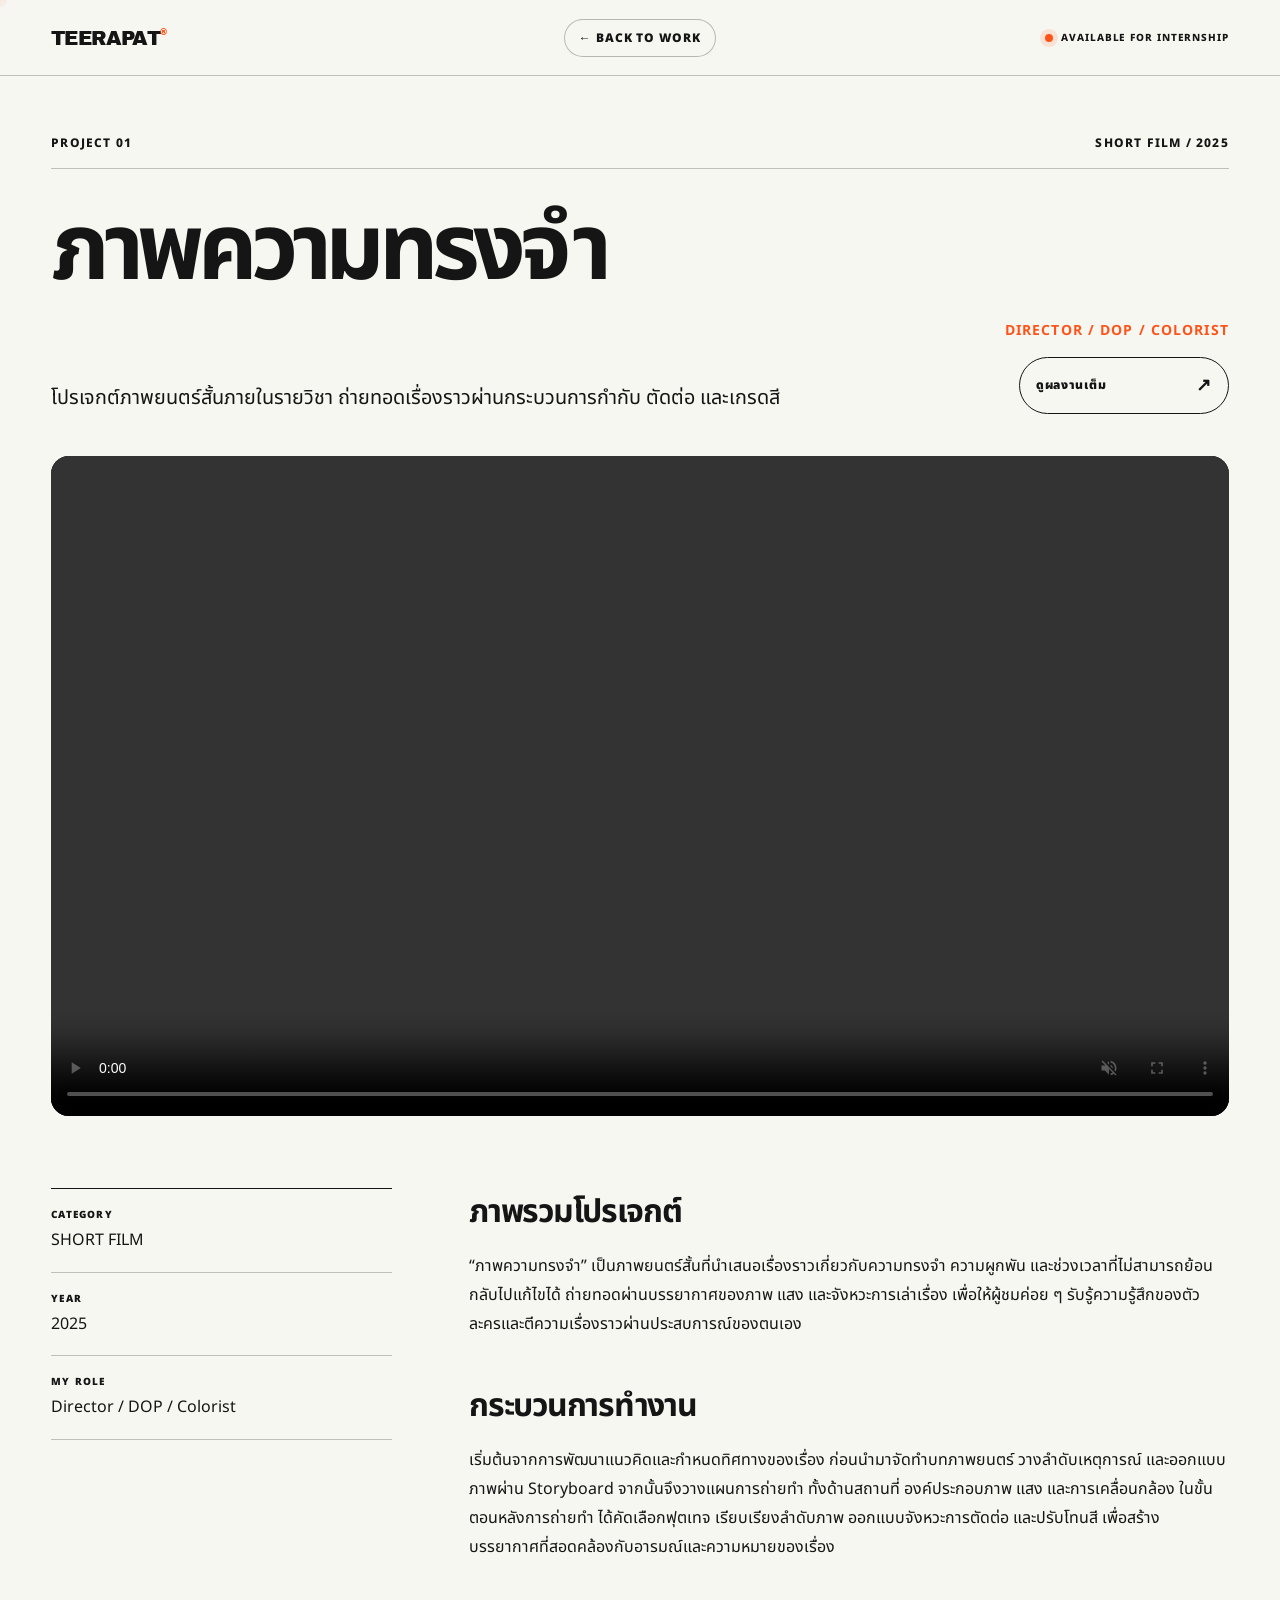
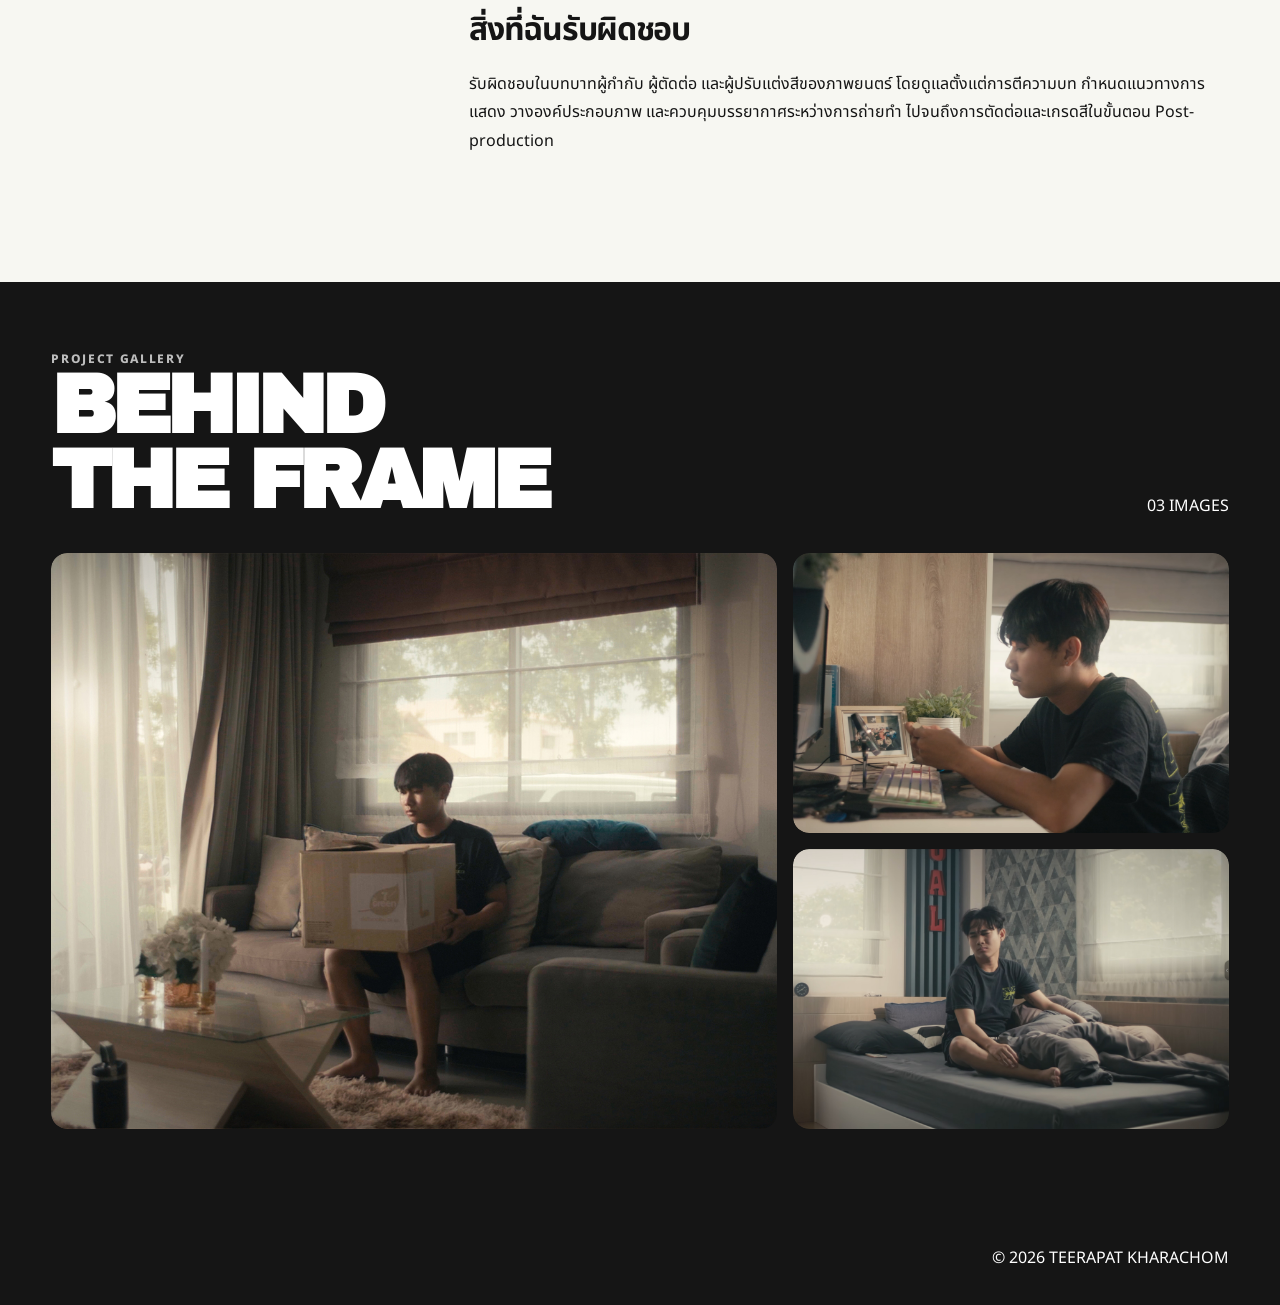
==== commit 475f149d: "upload new" ====
--- a/project.html
+++ b/project.html
@@ -3,7 +3,7 @@
 <head>
   <meta charset="utf-8" />
   <meta name="viewport" content="width=device-width, initial-scale=1" />
-  <meta name="description" content="รายละเอียดผลงานของ ธีรภัทร ขารชม" />
+  <meta name="description" content="รายละเอียดผลงานของ ธีรภัทร ฆารชม" />
   <title>Project — Teerapat Kharachom</title>
   <link rel="preconnect" href="https://fonts.googleapis.com">
   <link rel="preconnect" href="https://fonts.gstatic.com" crossorigin>
@@ -21,8 +21,7 @@
   <main id="project-content"></main>
 
   <footer class="mini-footer section-pad">
-    <a href="mailto:kongteeraput2548@gmail.com">LET'S MAKE SOMETHING →</a>
-    <p>© 2026 TEERAPAT KHARACHOM</p>
+    <span>© 2026 TEERAPAT KHARACHOM</span>
   </footer>
 
   <script src="projects.js"></script>
--- a/styles.css
+++ b/styles.css
@@ -56,9 +56,33 @@
 .portrait-frame img { aspect-ratio:4/5; object-fit:cover; filter:grayscale(100%) contrast(1.03); transition:.45s ease; mix-blend-mode:multiply; }
 .portrait-frame:hover img { filter:grayscale(0); mix-blend-mode:normal; transform:scale(1.02); }
 .portrait-label { position:absolute; z-index:3; right:0; bottom:0; background:var(--black); color:white; padding:14px 18px; font-size:11px; font-weight:800; letter-spacing:.08em; }
-.ticker { overflow:hidden; display:flex; width:max-content; background:var(--black); color:white; border-top:1px solid var(--black); border-bottom:1px solid var(--black); }
-.ticker div { padding:17px 0; font-family:"Archivo Black", sans-serif; font-size:clamp(22px,3vw,44px); white-space:nowrap; animation:ticker 28s linear infinite; }
-@keyframes ticker { to { transform:translateX(-100%); } }
+.ticker {
+  width: 100%;
+  max-width: 100%;
+  min-width: 0;
+  overflow: hidden;
+  background: var(--black);
+  color: white;
+  border-top: 1px solid var(--black);
+  border-bottom: 1px solid var(--black);
+}
+.ticker-track {
+  display: flex;
+  width: max-content;
+  will-change: transform;
+  animation: ticker 28s linear infinite;
+}
+.ticker-track span {
+  flex: 0 0 auto;
+  padding: 17px 1.35em 17px 0;
+  font-family: "Archivo Black", sans-serif;
+  font-size: clamp(22px, 3vw, 44px);
+  white-space: nowrap;
+}
+@keyframes ticker {
+  from { transform: translateX(0); }
+  to { transform: translateX(-50%); }
+}
 
 /* About summary */
 .about-summary {
@@ -407,6 +431,7 @@
 .mini-footer { background:var(--black); color:white; display:flex; justify-content:space-between; align-items:center; padding-top:35px; padding-bottom:35px; }
 .mini-footer a { font-weight:900; }
 .mini-footer p { margin:0; font-size:11px; }
+.project-page .mini-footer, .activity-page .mini-footer { justify-content:flex-end; }
 
 @media (max-width: 1100px) {
   .about-summary-inner { grid-template-columns: minmax(260px, .7fr) minmax(0, 1.3fr); }
@@ -1097,7 +1122,7 @@
   .portrait-frame::before { inset: 12px; border-radius: 14px; }
   .portrait-label { padding: 11px 13px; font-size: 9px; }
 
-  .ticker div { padding-block: 13px; font-size: 22px; }
+  .ticker-track span { padding-block: 13px; font-size: 22px; }
 
   .about-summary { padding-top: 72px; padding-bottom: 76px; }
   .about-summary-inner { grid-template-columns: 1fr; gap: 42px; }
@@ -1286,16 +1311,14 @@
 }
 
 /* Keep the moving text inside the viewport instead of making the page wider. */
-.ticker {
-  width: 100%;
-  max-width: 100%;
-  min-width: 0;
-  overflow: hidden;
-}
-
-.ticker div {
-  flex: 0 0 auto;
-  width: max-content;
+.ticker-track {
+  min-width: max-content;
+}
+
+@media (prefers-reduced-motion: reduce) {
+  .ticker-track {
+    animation: none;
+  }
 }
 
 @supports (overflow: clip) {
@@ -2167,3 +2190,129 @@
     mix-blend-mode: normal;
   }
 }
+
+
+/* Software icons — replace images in assets/software-icons/ ------------ */
+.software-grid {
+  display: grid;
+  grid-template-columns: repeat(5, minmax(0, 1fr));
+  gap: clamp(14px, 1.5vw, 24px);
+  align-items: start;
+}
+
+.software-item {
+  min-width: 0;
+  margin: 0;
+  display: grid;
+  justify-items: center;
+  gap: 10px;
+  text-align: center;
+}
+
+.software-icon {
+  width: clamp(64px, 6vw, 92px);
+  aspect-ratio: 1;
+  display: grid;
+  place-items: center;
+  overflow: hidden;
+  border: 1px solid rgba(21, 21, 21, .14);
+  border-radius: 20px;
+  background: #f4f3ef;
+  transition: transform .2s ease, box-shadow .2s ease;
+}
+
+.software-icon img {
+  display: block;
+  width: 100%;
+  height: 100%;
+  object-fit: contain;
+  padding: 8px;
+}
+
+.software-item figcaption {
+  max-width: 110px;
+  color: var(--black);
+  font-size: 11px;
+  font-weight: 800;
+  line-height: 1.35;
+}
+
+.software-item:hover .software-icon {
+  transform: translateY(-4px);
+  box-shadow: 0 12px 28px rgba(21, 21, 21, .12);
+}
+
+@media (max-width: 900px) {
+  .software-grid { grid-template-columns: repeat(3, minmax(0, 1fr)); }
+}
+
+@media (max-width: 520px) {
+  .software-grid { grid-template-columns: repeat(2, minmax(0, 1fr)); }
+  .software-icon { width: 72px; border-radius: 17px; }
+  .software-item figcaption { font-size: 10px; }
+}
+
+/* =========================================================
+   Final hero typography + reliable mobile navigation
+   ========================================================= */
+/* Make the role label easier to notice while keeping the headline balanced. */
+.hero-copy > .eyebrow {
+  font-size: clamp(50px, .9vw, 18px);
+  letter-spacing: .13em;
+}
+
+.hero h1 {
+  margin-top: 20px;
+  margin-bottom: 40px;
+  font-size: clamp(52px, 8.4vw, 138px);
+}
+
+@media (max-width: 900px) {
+  /* A fixed header keeps the hamburger available wherever the user scrolls. */
+  body {
+    padding-top: 66px;
+  }
+
+  .site-header {
+    position: fixed;
+    top: 0;
+    right: 0;
+    left: 0;
+    width: 100%;
+    z-index: 100;
+  }
+
+  .site-header nav {
+    top: 66px;
+    max-height: calc(100dvh - 66px);
+    overflow-y: auto;
+    overscroll-behavior: contain;
+  }
+
+  /* Do not lock the body: iOS/Android browsers can otherwise jump to page top. */
+  body.menu-open {
+    overflow-x: hidden;
+    overflow-y: auto;
+  }
+
+  .hero-copy > .eyebrow {
+    font-size: 50px;
+  }
+
+  .hero h1 {
+    margin-top: 16px;
+    margin-bottom: 32px;
+    font-size: clamp(52px, 16vw, 90px);
+  }
+}
+
+@media (max-width: 430px) {
+  .hero-copy > .eyebrow {
+    font-size: 13px;
+    letter-spacing: .14em;
+  }
+
+  .hero h1 {
+    font-size: clamp(44px, 14.5vw, 62px);
+  }
+}
